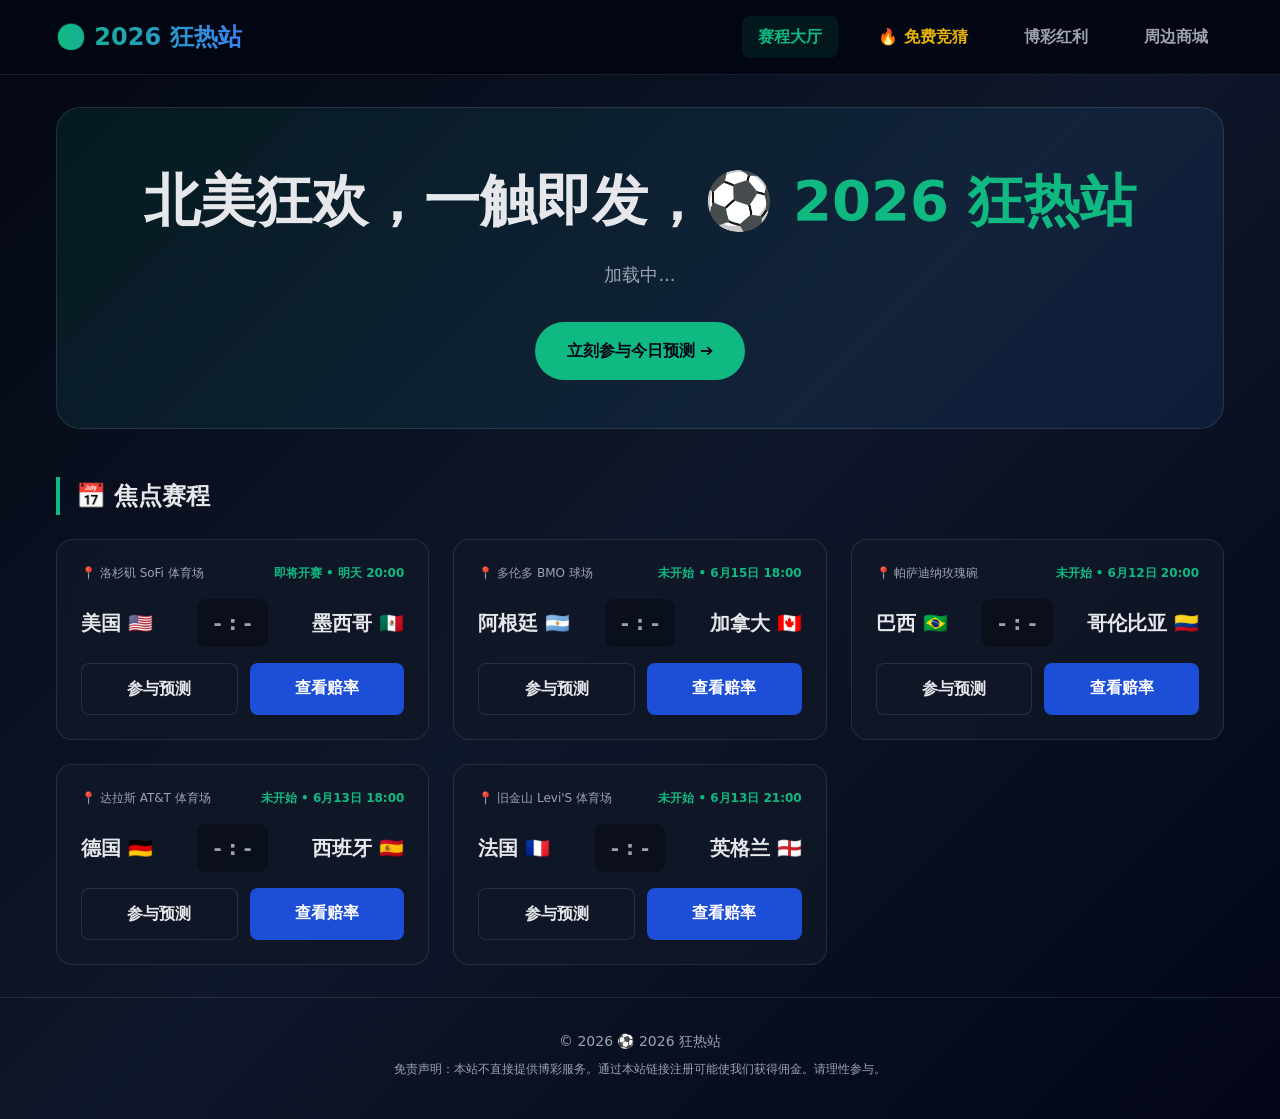
==== index.html @ eb79d695 "v3 - HTML+JS data-driven site" ====
<!DOCTYPE html>
<html lang="zh-CN">
<head>
  <meta charset="UTF-8">
  <meta name="viewport" content="width=device-width, initial-scale=1.0">
  <title id="page-title">加载中...</title>
  <meta name="description" content="参与世界杯比分预测，赢取独家周边与全网最高博彩红利！">
  <link rel="stylesheet" href="style.css">
</head>
<body>
  <!-- 导航栏 -->
  <header>
    <nav>
      <a href="index.html" class="logo" id="site-name">加载中...</a>
      <div class="nav-links">
        <a href="index.html" class="active">赛程大厅</a>
        <a href="predict.html" class="highlight">🔥 免费竞猜</a>
        <a href="odds.html">博彩红利</a>
        <a href="shop.html">周边商城</a>
      </div>
    </nav>
  </header>

  <!-- 主体内容 -->
  <main id="main-content">
    <!-- 英雄横幅 -->
    <section class="hero">
      <h1 id="hero-title">加载中...</h1>
      <p id="hero-desc">加载中...</p>
      <a href="predict.html" class="btn btn-primary">立刻参与今日预测 ➔</a>
    </section>

    <!-- 焦点赛程 -->
    <section>
      <h2 class="section-title">📅 焦点赛程</h2>
      <div class="grid" id="matches-grid">
        <!-- 动态生成 -->
      </div>
    </section>
  </main>

  <!-- 底部 -->
  <footer>
    <p id="footer-name">© 加载中...</p>
    <p class="disclaimer">免责声明：本站不直接提供博彩服务。通过本站链接注册可能使我们获得佣金。请理性参与。</p>
  </footer>

  <!-- 加载数据 -->
  <script src="data.js"></script>
  <script>
    // 加载网站信息
    document.getElementById('page-title').textContent = siteData.site.title;
    document.getElementById('site-name').textContent = siteData.site.name;
    document.getElementById('hero-title').innerHTML = siteData.site.description + '，<span>' + siteData.site.name + '</span>';
    document.getElementById('footer-name').textContent = '© 2026 ' + siteData.site.name;

    // 加载比赛卡片
    const matchesGrid = document.getElementById('matches-grid');
    siteData.matches.forEach(match => {
      const card = document.createElement('div');
      card.className = 'match-card';
      card.innerHTML = `
        <div class="match-meta">
          <span>📍 ${match.stadium}</span>
          <span class="status">${match.status} • ${match.time}</span>
        </div>
        <div class="match-teams">
          <span>${match.teamA}</span>
          <span class="match-score">${match.score}</span>
          <span>${match.teamB}</span>
        </div>
        <div class="match-actions">
          <a href="predict.html?match=${match.id}" class="btn-predict">参与预测</a>
          <a href="odds.html" class="btn-odds">查看赔率</a>
        </div>
      `;
      matchesGrid.appendChild(card);
    });
  </script>
</body>
</html>
---- style.css ----
/* ===== 共享样式表 ===== */
/* 所有页面共用这个样式 */

:root {
  --primary: #0a0f1c;
  --secondary: #111827;
  --accent: #10b981;
  --accent-glow: rgba(16, 185, 129, 0.4);
  --yellow: #eab308;
  --text: #e5e7eb;
  --text-muted: #9ca3af;
  --card-bg: rgba(17, 24, 39, 0.8);
  --card-border: rgba(255, 255, 255, 0.1);
  --gradient: linear-gradient(135deg, #030712 0%, #0f172a 50%, #020617 100%);
}

* { margin: 0; padding: 0; box-sizing: border-box; }

body {
  font-family: 'Segoe UI', system-ui, -apple-system, sans-serif;
  background: var(--gradient);
  color: var(--text);
  min-height: 100vh;
  line-height: 1.6;
}

/* ===== 导航栏 ===== */
header {
  background: rgba(3, 7, 18, 0.95);
  border-bottom: 1px solid var(--card-border);
  position: sticky;
  top: 0;
  z-index: 50;
  backdrop-filter: blur(10px);
}

nav {
  max-width: 1200px;
  margin: 0 auto;
  padding: 1rem;
  display: flex;
  justify-content: space-between;
  align-items: center;
}

.logo {
  font-size: 1.5rem;
  font-weight: 800;
  text-decoration: none;
  background: linear-gradient(90deg, #10b981, #3b82f6);
  -webkit-background-clip: text;
  -webkit-text-fill-color: transparent;
}

.nav-links {
  display: flex;
  gap: 1.5rem;
}

.nav-links a {
  color: var(--text-muted);
  text-decoration: none;
  font-weight: 600;
  padding: 0.5rem 1rem;
  border-radius: 8px;
  transition: all 0.3s;
}

.nav-links a:hover, .nav-links a.active {
  color: var(--accent);
  background: rgba(16, 185, 129, 0.1);
}

.nav-links a.highlight {
  color: var(--yellow);
}

/* ===== 主容器 ===== */
main {
  max-width: 1200px;
  margin: 0 auto;
  padding: 2rem 1rem;
}

/* ===== 英雄横幅 ===== */
.hero {
  background: linear-gradient(135deg, rgba(16, 185, 129, 0.1), rgba(59, 130, 246, 0.1));
  border: 1px solid var(--card-border);
  border-radius: 24px;
  padding: 3rem;
  text-align: center;
  margin-bottom: 3rem;
}

.hero h1 {
  font-size: clamp(2rem, 6vw, 3.5rem);
  font-weight: 800;
  margin-bottom: 1rem;
}

.hero h1 span { color: var(--accent); }

.hero p {
  color: var(--text-muted);
  font-size: 1.125rem;
  max-width: 600px;
  margin: 0 auto 2rem;
}

.btn {
  display: inline-block;
  padding: 1rem 2rem;
  border-radius: 50px;
  font-weight: 700;
  text-decoration: none;
  transition: all 0.3s;
}

.btn-primary {
  background: var(--accent);
  color: #020617;
}

.btn-primary:hover {
  transform: translateY(-2px);
  box-shadow: 0 0 20px var(--accent-glow);
}

.btn-secondary {
  background: var(--card-bg);
  border: 1px solid var(--card-border);
  color: var(--text);
}

.btn-secondary:hover {
  border-color: var(--accent);
}

/* ===== 卡片网格 ===== */
.section-title {
  font-size: 1.5rem;
  font-weight: 700;
  margin-bottom: 1.5rem;
  padding-left: 1rem;
  border-left: 4px solid var(--accent);
}

.grid {
  display: grid;
  grid-template-columns: repeat(auto-fit, minmax(300px, 1fr));
  gap: 1.5rem;
}

/* ===== 比赛卡片 ===== */
.match-card {
  background: var(--card-bg);
  border: 1px solid var(--card-border);
  border-radius: 16px;
  padding: 1.5rem;
  transition: all 0.3s;
  backdrop-filter: blur(10px);
}

.match-card:hover {
  border-color: var(--accent);
  transform: translateY(-2px);
}

.match-meta {
  display: flex;
  justify-content: space-between;
  font-size: 0.75rem;
  color: var(--text-muted);
  margin-bottom: 1rem;
}

.match-meta .status { color: var(--accent); font-weight: 600; }

.match-teams {
  display: flex;
  justify-content: space-between;
  align-items: center;
  font-size: 1.25rem;
  font-weight: 700;
  text-align: center;
}

.match-score {
  background: rgba(0,0,0,0.3);
  padding: 0.5rem 1rem;
  border-radius: 8px;
  color: var(--text-muted);
}

.match-actions {
  display: flex;
  gap: 0.75rem;
  margin-top: 1rem;
}

.match-actions a {
  flex: 1;
  text-align: center;
  padding: 0.75rem;
  border-radius: 8px;
  font-weight: 600;
  text-decoration: none;
  transition: all 0.3s;
}

.match-actions .btn-predict {
  background: var(--card-bg);
  border: 1px solid var(--card-border);
  color: var(--text);
}

.match-actions .btn-predict:hover {
  background: var(--accent);
  color: #020617;
}

.match-actions .btn-odds {
  background: #1d4ed8;
  color: white;
}

.match-actions .btn-odds:hover {
  background: #2563eb;
}

/* ===== 博彩平台卡片 ===== */
.bookmaker-card {
  background: var(--card-bg);
  border: 1px solid var(--card-border);
  border-radius: 16px;
  padding: 1.5rem;
  text-align: center;
  transition: all 0.3s;
}

.bookmaker-card:hover {
  border-color: var(--yellow);
}

.bookmaker-logo {
  font-size: 3rem;
  margin-bottom: 1rem;
}

.bookmaker-name {
  font-size: 1.25rem;
  font-weight: 700;
  margin-bottom: 0.5rem;
}

.bookmaker-rating {
  margin-bottom: 0.75rem;
}

.bookmaker-bonus {
  background: rgba(16, 185, 129, 0.2);
  color: var(--accent);
  padding: 0.5rem;
  border-radius: 8px;
  font-weight: 700;
  margin-bottom: 0.75rem;
}

.bookmaker-desc {
  color: var(--text-muted);
  font-size: 0.875rem;
  margin-bottom: 1rem;
}

.bookmaker-link {
  display: block;
  background: var(--yellow);
  color: #020617;
  padding: 0.75rem;
  border-radius: 8px;
  font-weight: 700;
  text-decoration: none;
  transition: all 0.3s;
}

.bookmaker-link:hover {
  background: #fbbf24;
  transform: scale(1.02);
}

/* ===== 竞猜表单 ===== */
.predict-form {
  max-width: 600px;
  margin: 0 auto;
}

.form-group {
  background: var(--card-bg);
  border: 1px solid var(--card-border);
  border-radius: 16px;
  padding: 1.5rem;
  margin-bottom: 1rem;
}

.form-group h3 {
  text-align: center;
  margin-bottom: 1rem;
  color: var(--text-muted);
  font-size: 0.875rem;
}

.predict-inputs {
  display: flex;
  align-items: center;
  justify-content: center;
  gap: 1rem;
}

.predict-inputs input {
  width: 80px;
  padding: 0.75rem;
  text-align: center;
  font-size: 1.5rem;
  font-weight: 700;
  background: rgba(0,0,0,0.3);
  border: 1px solid var(--card-border);
  border-radius: 8px;
  color: white;
}

.email-input {
  width: 100%;
  padding: 1rem;
  background: rgba(0,0,0,0.3);
  border: 1px solid var(--card-border);
  border-radius: 8px;
  color: white;
  font-size: 1rem;
}

.submit-btn {
  width: 100%;
  padding: 1rem;
  background: var(--accent);
  color: #020617;
  border: none;
  border-radius: 50px;
  font-size: 1.125rem;
  font-weight: 700;
  cursor: pointer;
  transition: all 0.3s;
}

.submit-btn:hover {
  transform: translateY(-2px);
  box-shadow: 0 0 20px var(--accent-glow);
}

/* ===== 商品卡片 ===== */
.product-card {
  background: var(--card-bg);
  border: 1px solid var(--card-border);
  border-radius: 16px;
  padding: 1.5rem;
  text-align: center;
  transition: all 0.3s;
}

.product-card:hover {
  border-color: var(--accent);
}

.product-image {
  font-size: 4rem;
  margin-bottom: 1rem;
}

.product-name {
  font-size: 1.125rem;
  font-weight: 700;
  margin-bottom: 0.5rem;
}

.product-desc {
  color: var(--text-muted);
  font-size: 0.875rem;
  margin-bottom: 1rem;
}

.product-price {
  font-size: 1.5rem;
  font-weight: 700;
  color: var(--accent);
  margin-bottom: 1rem;
}

.product-btn {
  display: inline-block;
  background: var(--accent);
  color: #020617;
  padding: 0.75rem 1.5rem;
  border-radius: 8px;
  font-weight: 700;
  text-decoration: none;
  transition: all 0.3s;
}

.product-btn:hover {
  background: #059669;
}

/* ===== VIP区域 ===== */
.vip-banner {
  background: linear-gradient(135deg, rgba(147, 51, 234, 0.2), rgba(236, 72, 153, 0.2));
  border: 1px solid rgba(147, 51, 234, 0.3);
  border-radius: 24px;
  padding: 3rem;
  text-align: center;
}

.vip-banner h2 {
  font-size: 2rem;
  margin-bottom: 1rem;
}

.vip-banner p {
  color: var(--text-muted);
  margin-bottom: 2rem;
}

/* ===== 警告提示 ===== */
.warning-box {
  background: rgba(234, 179, 8, 0.1);
  border: 1px solid rgba(234, 179, 8, 0.3);
  border-radius: 12px;
  padding: 1rem;
  text-align: center;
  margin-bottom: 2rem;
}

.warning-box .title {
  color: var(--yellow);
  font-weight: 700;
}

.warning-box .text {
  color: var(--text-muted);
  font-size: 0.875rem;
  margin-top: 0.5rem;
}

/* ===== 使用说明 ===== */
.how-to {
  background: var(--card-bg);
  border: 1px solid var(--card-border);
  border-radius: 16px;
  padding: 1.5rem;
}

.how-to h2 {
  font-size: 1.25rem;
  margin-bottom: 1rem;
}

.how-to ol {
  list-style: none;
  counter-reset: step;
}

.how-to li {
  counter-increment: step;
  display: flex;
  align-items: center;
  gap: 1rem;
  margin-bottom: 1rem;
}

.how-to li::before {
  content: counter(step);
  width: 2rem;
  height: 2rem;
  background: var(--accent);
  color: #020617;
  border-radius: 50%;
  display: flex;
  align-items: center;
  justify-content: center;
  font-weight: 700;
  flex-shrink: 0;
}

/* ===== 底部 ===== */
footer {
  border-top: 1px solid var(--card-border);
  padding: 2rem;
  text-align: center;
  color: var(--text-muted);
  font-size: 0.875rem;
}

footer p { margin-bottom: 0.5rem; }
footer .disclaimer { font-size: 0.75rem; }

/* ===== 成功提示 ===== */
.success-box {
  background: rgba(16, 185, 129, 0.1);
  border: 1px solid var(--accent);
  border-radius: 24px;
  padding: 3rem;
  text-align: center;
}

.success-box .icon {
  font-size: 4rem;
  margin-bottom: 1rem;
}

.success-box h2 {
  font-size: 2rem;
  margin-bottom: 1rem;
  color: var(--accent);
}

.success-box p {
  color: var(--text-muted);
  margin-bottom: 1.5rem;
}

/* ===== 响应式 ===== */
@media (max-width: 768px) {
  nav {
    flex-direction: column;
    gap: 1rem;
  }
  
  .nav-links {
    flex-wrap: wrap;
    justify-content: center;
  }
  
  .grid {
    grid-template-columns: 1fr;
  }
  
  .hero {
    padding: 2rem 1rem;
  }
}
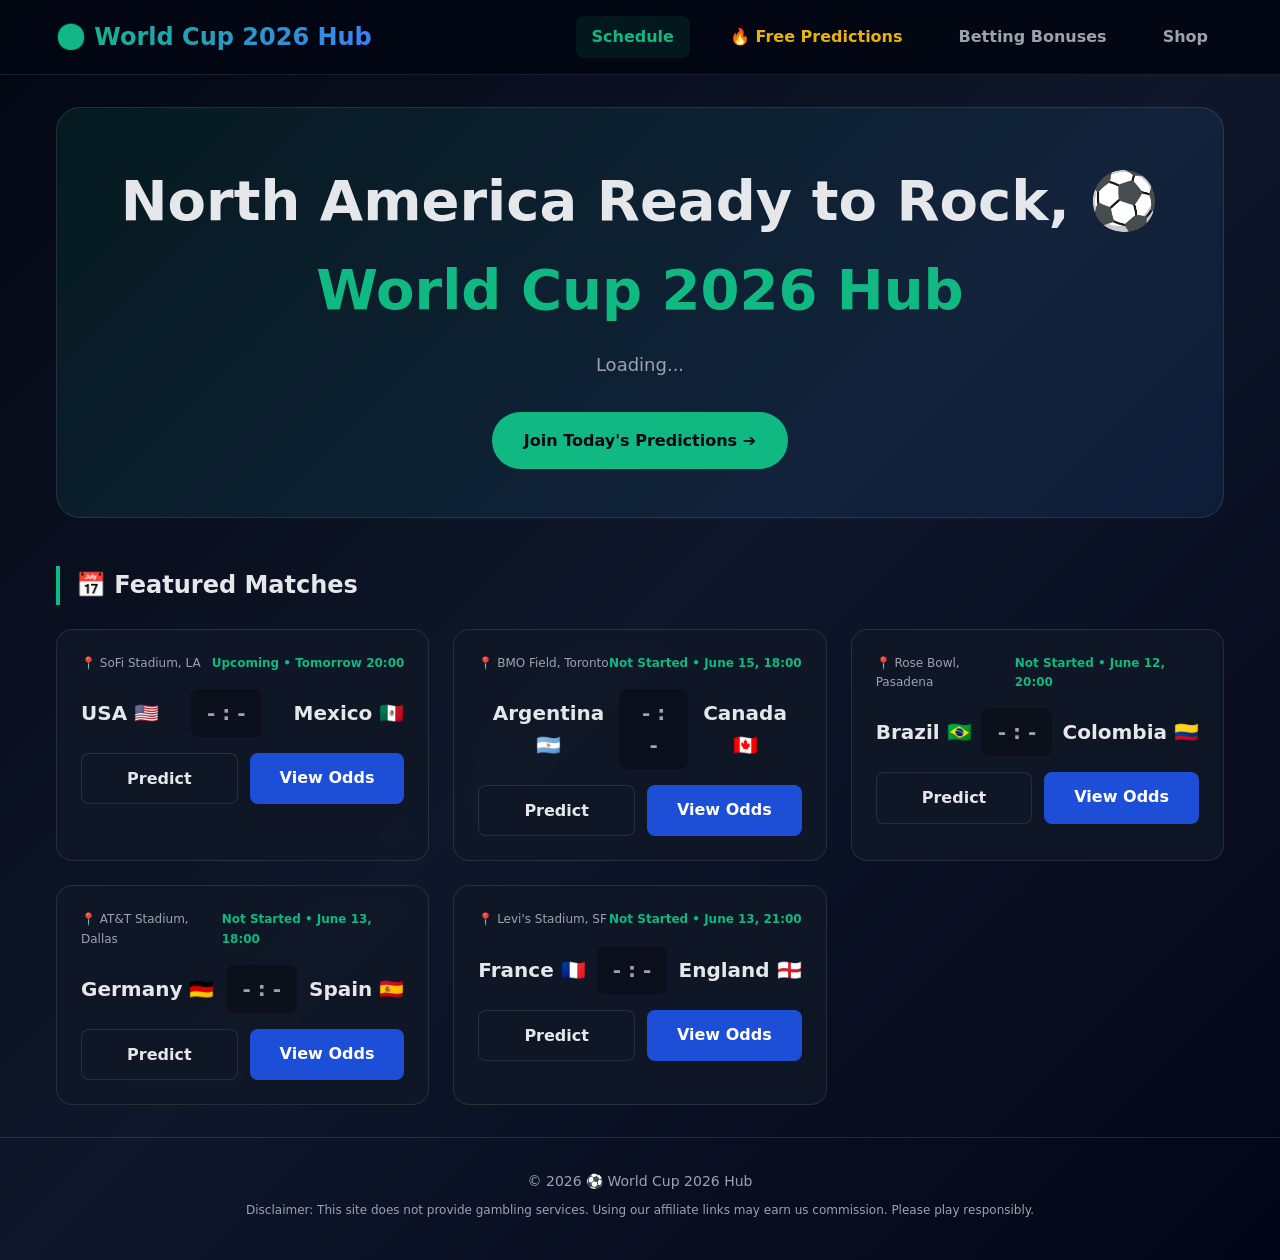
==== commit 66ec9bb8: "Update to English only" ====
--- a/index.html
+++ b/index.html
@@ -1,60 +1,50 @@
 <!DOCTYPE html>
-<html lang="zh-CN">
+<html lang="en">
 <head>
   <meta charset="UTF-8">
   <meta name="viewport" content="width=device-width, initial-scale=1.0">
-  <title id="page-title">加载中...</title>
-  <meta name="description" content="参与世界杯比分预测，赢取独家周边与全网最高博彩红利！">
+  <title id="page-title">Loading...</title>
+  <meta name="description" content="Join World Cup predictions, win exclusive merch and the best betting bonuses!">
   <link rel="stylesheet" href="style.css">
 </head>
 <body>
-  <!-- 导航栏 -->
   <header>
     <nav>
-      <a href="index.html" class="logo" id="site-name">加载中...</a>
+      <a href="index.html" class="logo" id="site-name">Loading...</a>
       <div class="nav-links">
-        <a href="index.html" class="active">赛程大厅</a>
-        <a href="predict.html" class="highlight">🔥 免费竞猜</a>
-        <a href="odds.html">博彩红利</a>
-        <a href="shop.html">周边商城</a>
+        <a href="index.html" class="active">Schedule</a>
+        <a href="predict.html" class="highlight">🔥 Free Predictions</a>
+        <a href="odds.html">Betting Bonuses</a>
+        <a href="shop.html">Shop</a>
       </div>
     </nav>
   </header>
 
-  <!-- 主体内容 -->
   <main id="main-content">
-    <!-- 英雄横幅 -->
     <section class="hero">
-      <h1 id="hero-title">加载中...</h1>
-      <p id="hero-desc">加载中...</p>
-      <a href="predict.html" class="btn btn-primary">立刻参与今日预测 ➔</a>
+      <h1 id="hero-title">Loading...</h1>
+      <p id="hero-desc">Loading...</p>
+      <a href="predict.html" class="btn btn-primary">Join Today's Predictions ➔</a>
     </section>
 
-    <!-- 焦点赛程 -->
     <section>
-      <h2 class="section-title">📅 焦点赛程</h2>
-      <div class="grid" id="matches-grid">
-        <!-- 动态生成 -->
-      </div>
+      <h2 class="section-title">📅 Featured Matches</h2>
+      <div class="grid" id="matches-grid"></div>
     </section>
   </main>
 
-  <!-- 底部 -->
   <footer>
-    <p id="footer-name">© 加载中...</p>
-    <p class="disclaimer">免责声明：本站不直接提供博彩服务。通过本站链接注册可能使我们获得佣金。请理性参与。</p>
+    <p id="footer-name">© Loading...</p>
+    <p class="disclaimer">Disclaimer: This site does not provide gambling services. Using our affiliate links may earn us commission. Please play responsibly.</p>
   </footer>
 
-  <!-- 加载数据 -->
   <script src="data.js"></script>
   <script>
-    // 加载网站信息
     document.getElementById('page-title').textContent = siteData.site.title;
     document.getElementById('site-name').textContent = siteData.site.name;
-    document.getElementById('hero-title').innerHTML = siteData.site.description + '，<span>' + siteData.site.name + '</span>';
+    document.getElementById('hero-title').innerHTML = siteData.site.description + ', <span>' + siteData.site.name + '</span>';
     document.getElementById('footer-name').textContent = '© 2026 ' + siteData.site.name;
 
-    // 加载比赛卡片
     const matchesGrid = document.getElementById('matches-grid');
     siteData.matches.forEach(match => {
       const card = document.createElement('div');
@@ -70,8 +60,8 @@
           <span>${match.teamB}</span>
         </div>
         <div class="match-actions">
-          <a href="predict.html?match=${match.id}" class="btn-predict">参与预测</a>
-          <a href="odds.html" class="btn-odds">查看赔率</a>
+          <a href="predict.html?match=${match.id}" class="btn-predict">Predict</a>
+          <a href="odds.html" class="btn-odds">View Odds</a>
         </div>
       `;
       matchesGrid.appendChild(card);
